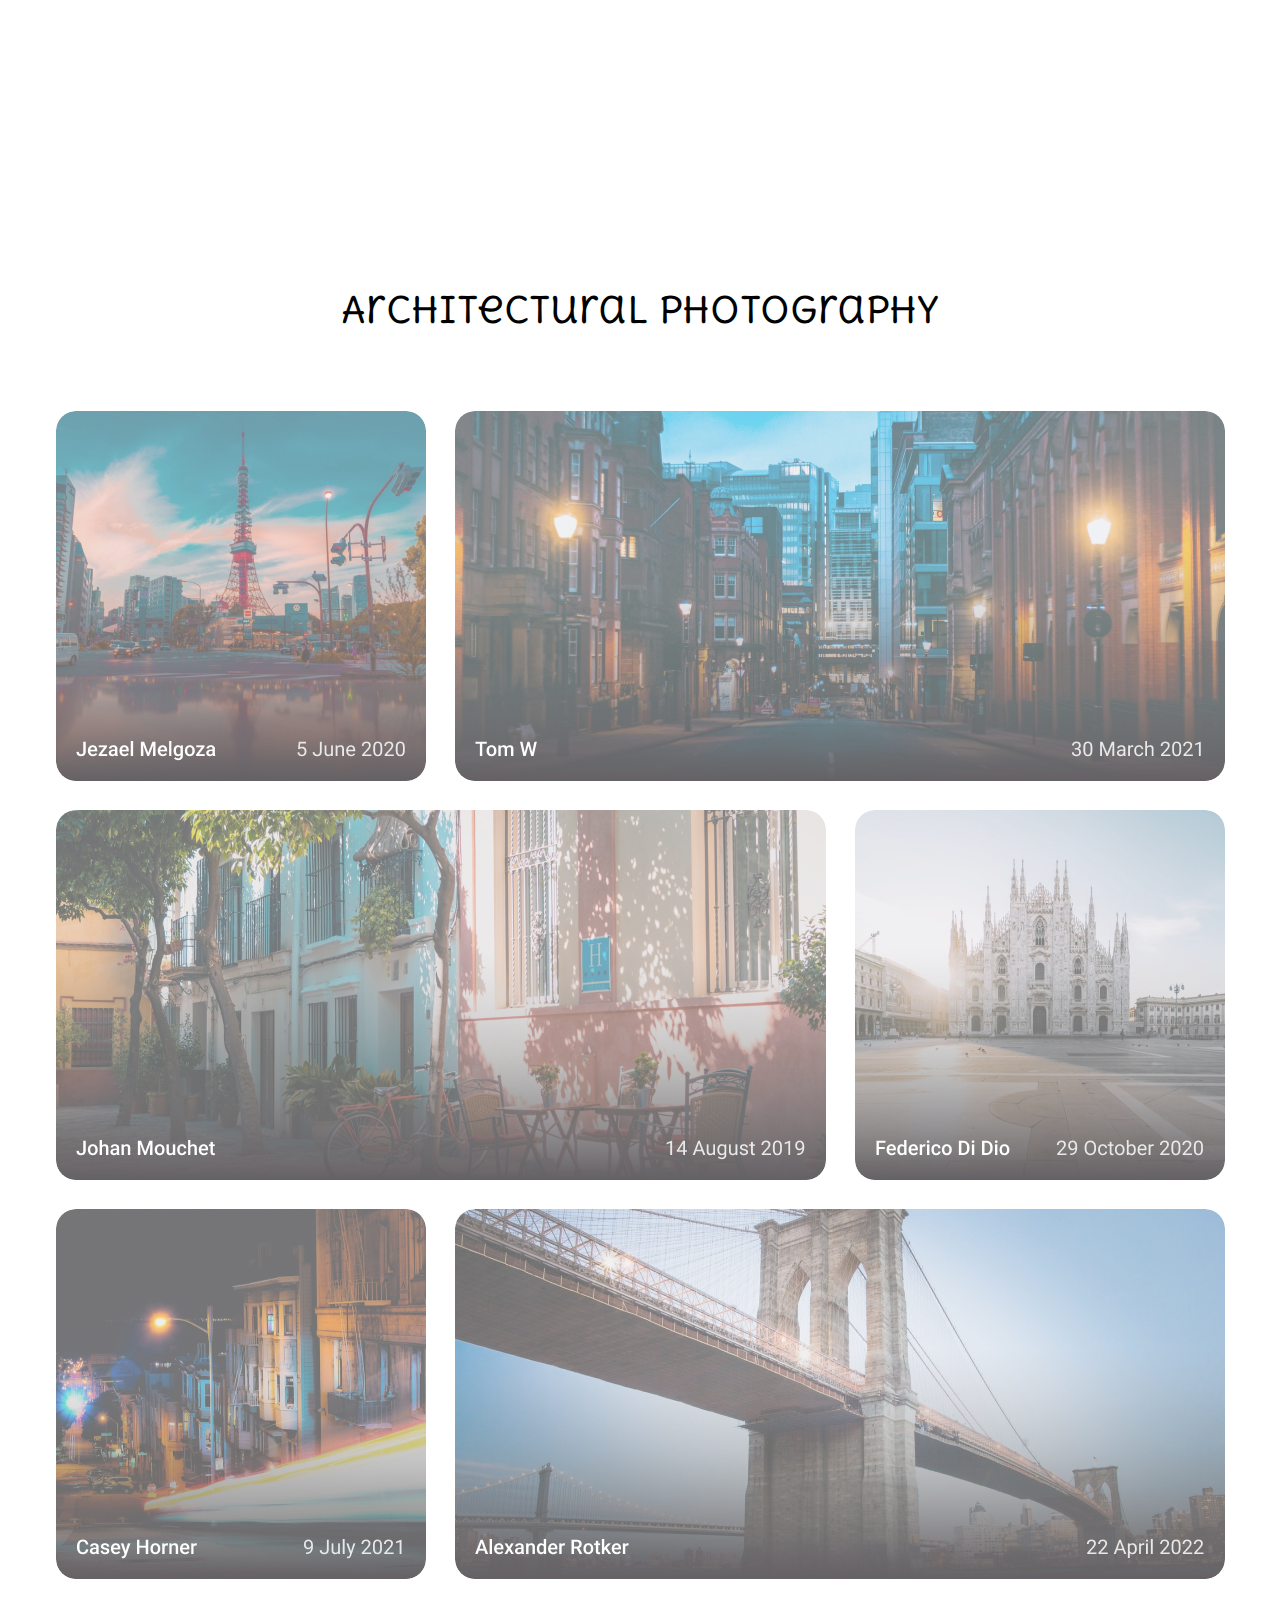
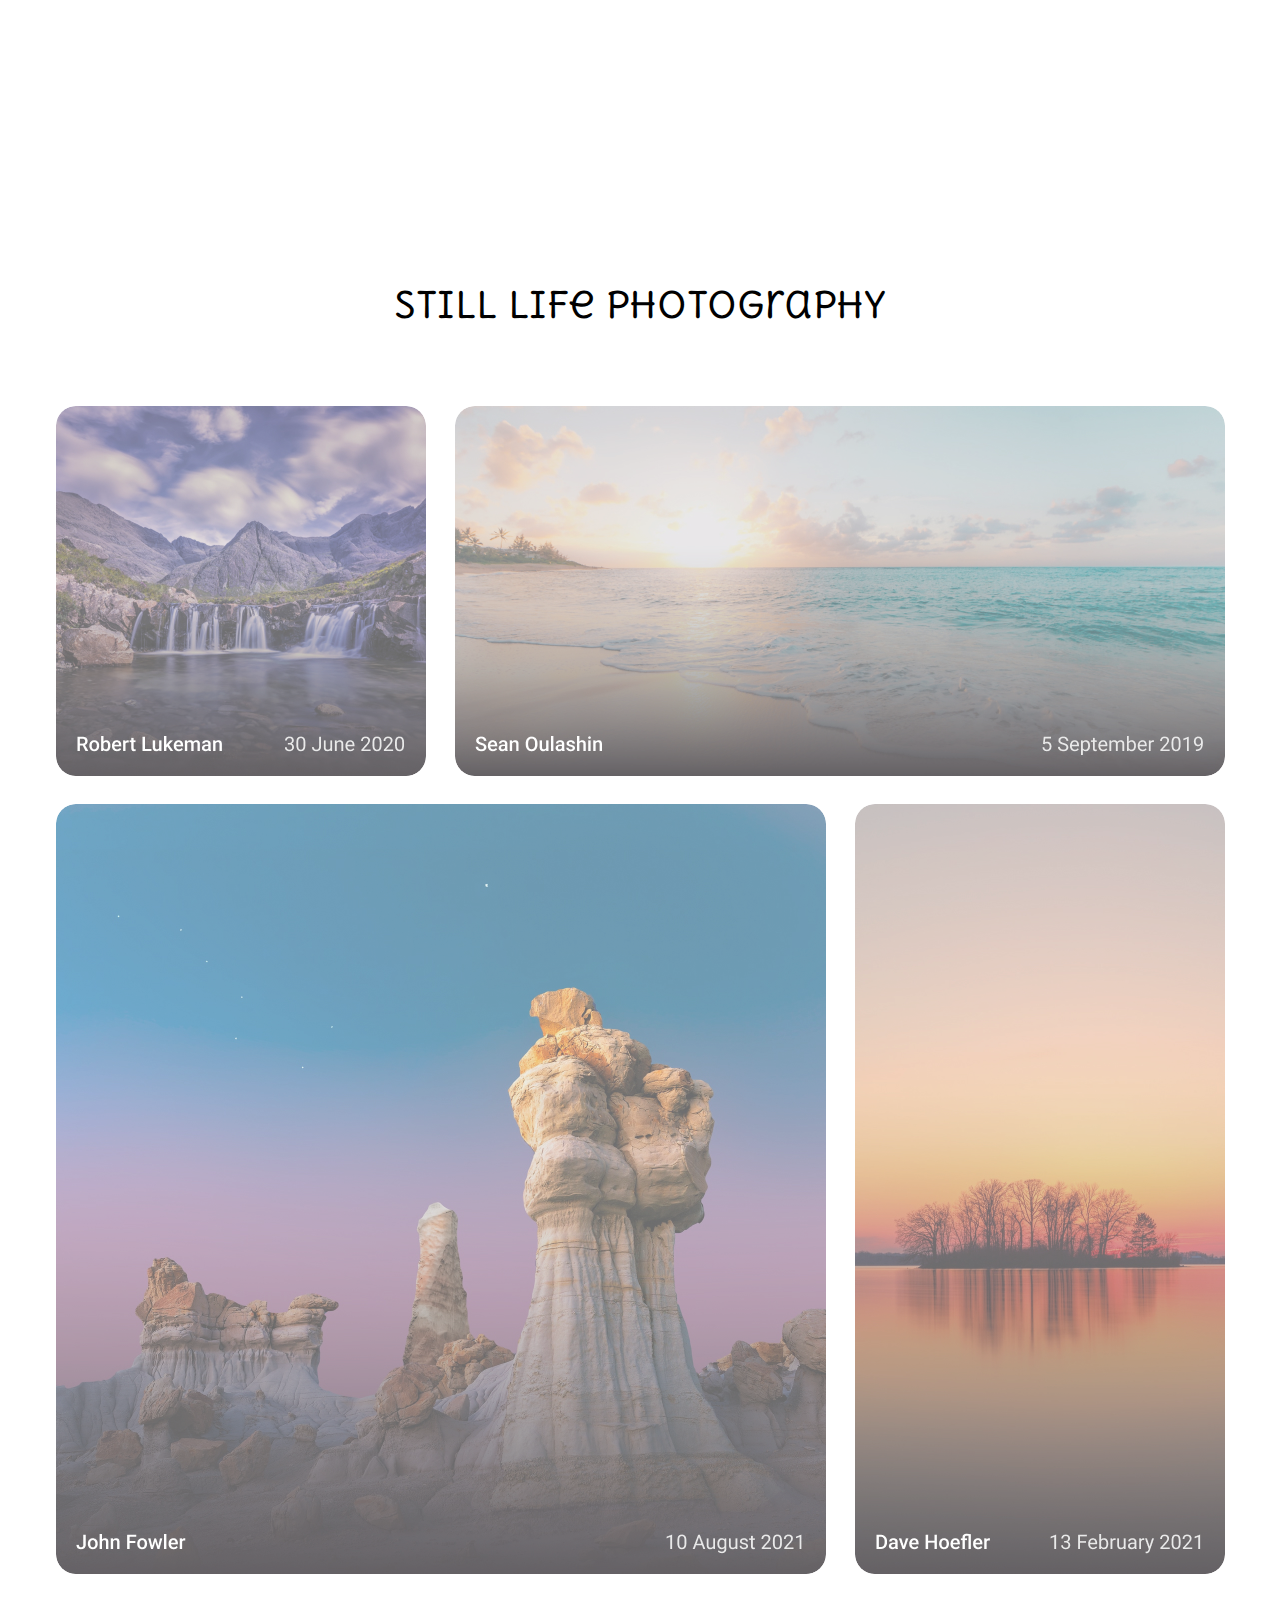
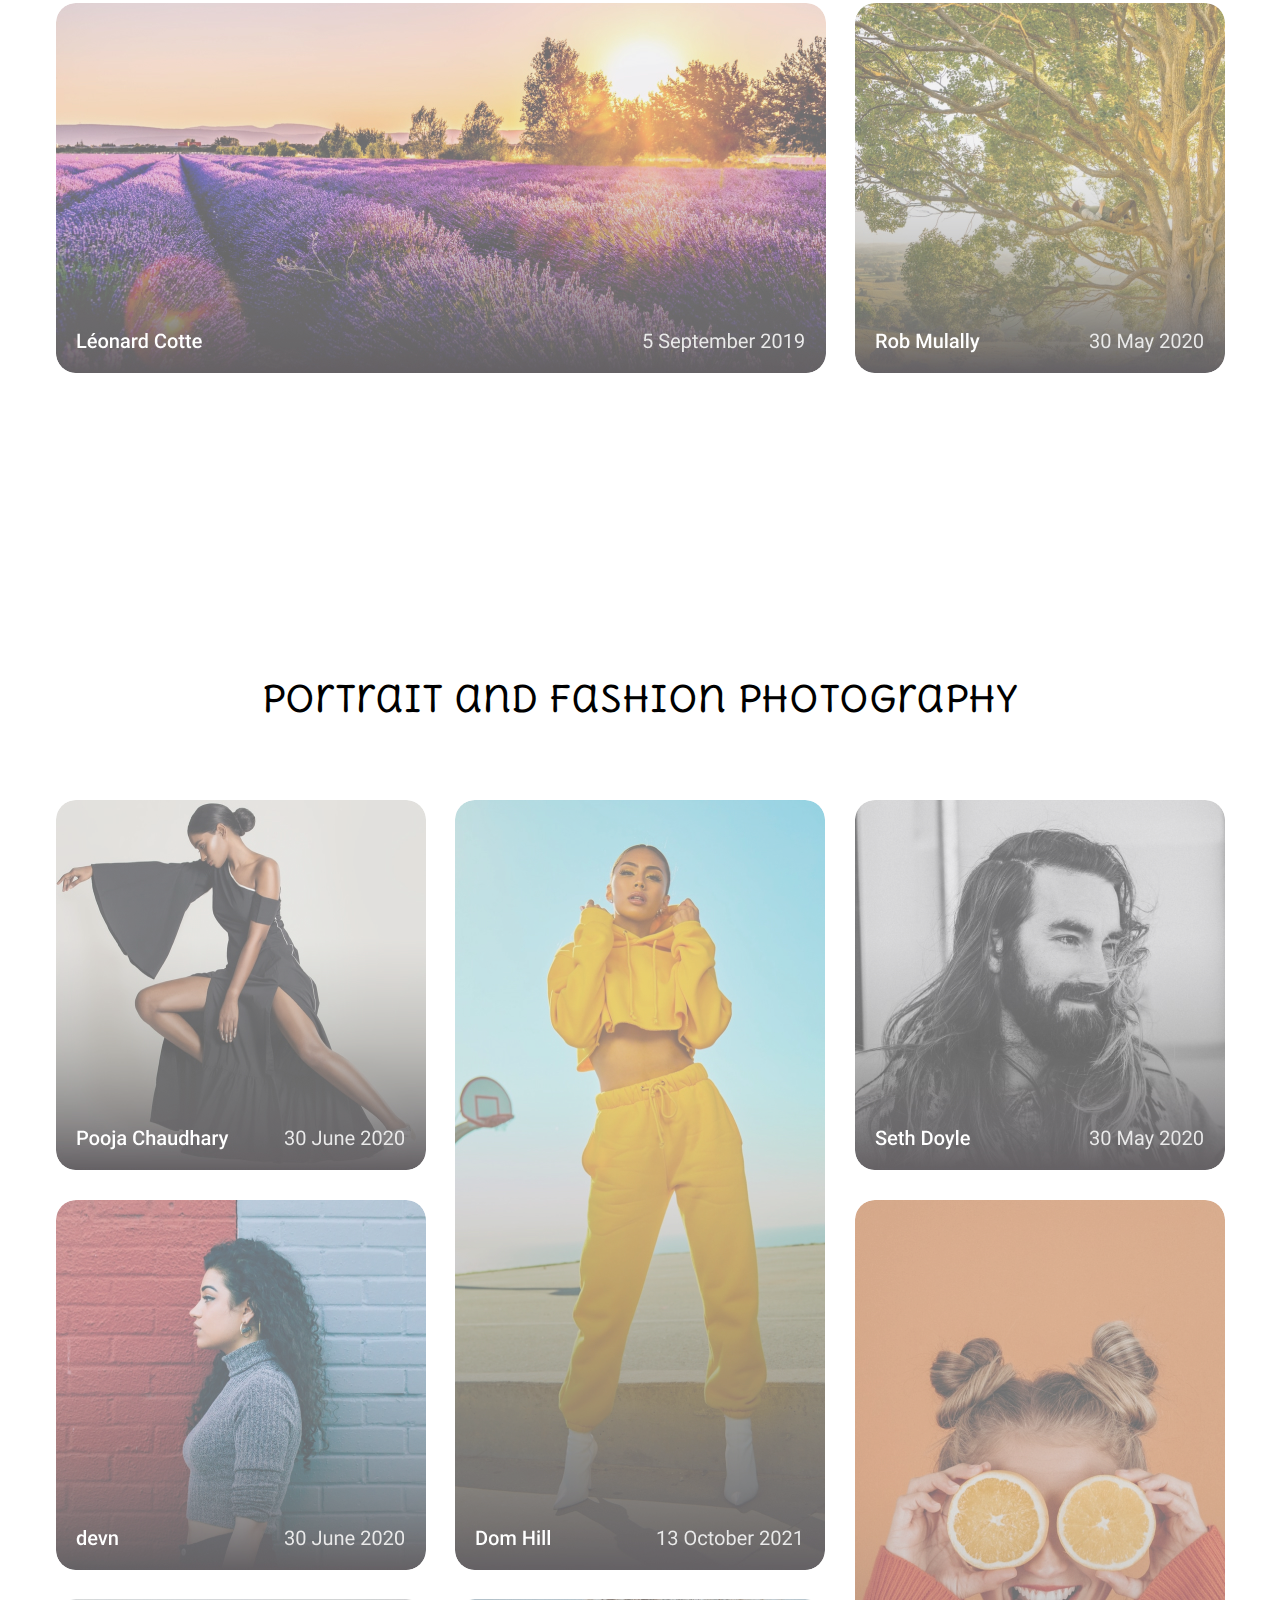
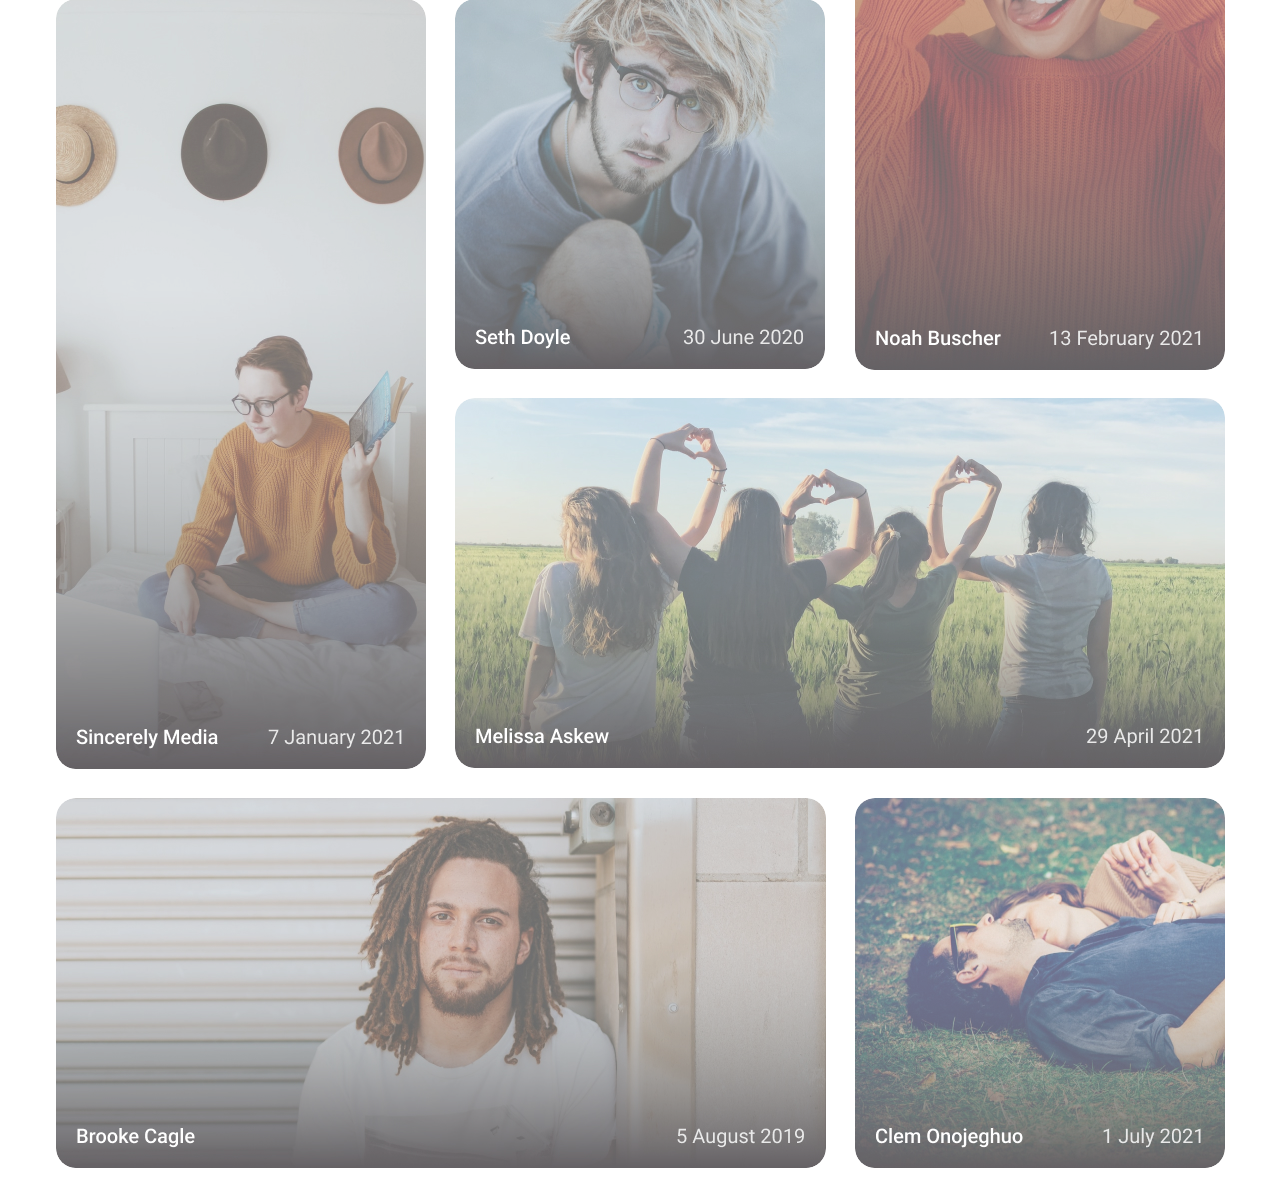
==== home-work-15/index.html @ d6e725be "add home worc 14-15" ====
<!DOCTYPE html>
<html lang="en">
  <head>
    <meta charset="UTF-8" />
    <meta http-equiv="X-UA-Compatible" content="IE=edge" />
    <meta name="viewport" content="width=device-width, initial-scale=1.0" />
    <title>Grid</title>
    <link rel="shortcut icon" href="favicon.ico" type="image/x-icon" />
    <!-- normalize -->
    <link
      rel="stylesheet"
      href="https://necolas.github.io/normalize.css/8.0.1/normalize.css"
    />
    <!-- stile -->
    <link rel="stylesheet" href="./stile/index.css" />
    <link rel="stylesheet" href="../boton/boton.css" />
  </head>
  <body>
    <div class="app">
      <section class="architectural section">
        <h2 class="architectural__title title">Architectural Photography</h2>
        <div class="architectural__photo photo-bloc">
          <img src="./img/item-square.jpg" alt="photo" class="photo arc-1" /><img
            src="./img/item-landscape.jpg"
            alt="photo"
            class="photo arc-2"
          /><img src="./img/item-landscape (1).jpg" alt="photo" class="photo arc-3" /><img
            src="./img/item-square (1).jpg"
            alt="photo"
            class="photo arc-4"
          /><img src="./img/item-square (2).jpg" alt="photo" class="photo arc-5" /><img
            src="./img/item-landscape (2).jpg"
            alt="photo"
            class="photo arc-6"
          />
        </div>
      </section>
      <section class="still section">
        <h2 class="still__title title">Still Life Photography</h2>
        <div class="still__photo photo-bloc">
          <img src="./img/1-1.jpg" alt="photo" class="photo sti-1" /><img
            src="./img/1-2.jpg"
            alt="photo"
            class="photo sti-2"
          /><img src="./img/2-1.jpg" alt="photo" class="photo sti-3" /><img
            src="./img/2-2.jpg"
            alt="photo"
            class="photo sti-4"
          /><img src="./img/3-1.jpg" alt="photo" class="photo sti-5" /><img
            src="./img/3-2.jpg"
            alt="photo"
            class="photo sti-6"
          />
        </div>
      </section>
      <section class="portrait section">
        <h2 class="portrait__title title">Portrait and Fashion Photography</h2>
        <div class="portrait__photo photo-bloc">
          <img src="./img/3-1-1.jpg" alt="photo" class="photo por-1" /><img
            src="./img/3-1-2.jpg"
            alt="photo"
            class="photo por-2"
          /><img src="./img/3-1-3.jpg" alt="photo" class="photo por-3" /><img
            src="./img/3-2-1.jpg"
            alt="photo"
            class="photo por-4"
          /><img src="./img/3-2-3.jpg
          " alt="photo" class="photo por-5" /><img
            src="./img/3-3-1.jpg"
            alt="photo"
            class="photo por-6"
          /><img src="./img/3-3-2.jpg" alt="photo" class="photo por-7" /><img
            src="./img/3-4-2.jpg"
            alt="photo"
            class="photo por-8"
          /><img src="./img/3-5-1.jpg" alt="photo" class="photo por-9" /><img
            src="./img/3-5-2.jpg"
            alt="photo"
            class="photo por-10"
          />
        </div>
      </section>
    </div>
  </body>
</html>
---- home-work-15/stile/index.css ----
/* fonts */
@import url("https://fonts.googleapis.com/css2?family=Delius+Unicase&display=swap");
/* main */
* {
  box-sizing: border-box;
  margin: 0;
  padding: 0;
}
h2 {
  margin: 0;
  padding: 0;
}
/* catom */
.app {
  max-width: 75em;
  margin: 0 auto;
  background-color: white;
}
.section {
  padding: 1em;
  margin: 0 auto;
}
.title {
  font-family: "Delius Unicase";
  font-style: normal;
  font-weight: 400;
  font-size: 36px;
  line-height: 45px;
  text-align: center;
  margin-top: 7.5em;
}
.photo {
  border-radius: 20px;
  opacity: 0.7;
  transition: 1s;
}
.photo:hover{
  opacity: 1;
}
/* bloc-1 */
.photo-bloc {
  margin-top: 5em;
  display: grid;
  grid-gap: 1.8em;
}
.architectural__photo {
  grid-template-areas:
    "a b b"
    "c c d"
    "e f f";
}
.arc-1 {
  grid-area: a;
}
.arc-2 {
  grid-area: b;
}
.arc-3 {
  grid-area: c;
}
.arc-4 {
  grid-area: d;
}
.arc-5 {
  grid-area: e;
}
.arc-6 {
  grid-area: f;
}
/* bloc-2 */
.still__photo{
  grid-template-areas: 
  "a b b"
  "c c d"
  "c c d"
  "e e f";
}
.sti-1 {
  grid-area: a;
}
.sti-2 {
  grid-area: b;
}
.sti-3 {
  grid-area: c;
}
.sti-4 {
  grid-area: d;
}
.sti-5 {
  grid-area: e;
}
.sti-6 {
  grid-area: f;
}
/* bloc-3 */
.portrait__photo{
  grid-template-areas: 
  "a b c"
  "d b e"
  "f g e"
  "f h h"
  "i i j";
}
.por-1{
  grid-area: a;
}
.por-2{
  grid-area: b;
}
.por-3{
  grid-area: c;
}
.por-4{
  grid-area: d;
}
.por-5{
  grid-area: e;
}
.por-6{
  grid-area: f;
}
.por-7{
  grid-area: g;
}
.por-8{
  grid-area: h;
}
.por-9{
  grid-area: i;
}
.por-10{
  grid-area: j;
}
---- boton/boton.css ----
.original-bo {
  position: fixed;
  right: 70px;
  bottom: 70px;
  z-index: 9;
}
.bo-slak {
  height: 64px;
  width: 64px;
}
.bo-inc {
  height: 64px;
  width: 64px;
}
.bo-home {
  height: 64px;
  width: 64px;
  margin-left: 20px;
}
.original-bo:hover {
  transform: rotate(0.5turn);
  transition: all 0.6s cubic-bezier(0.32, 0.69, 0.56, 0.1) 0.35s;
}
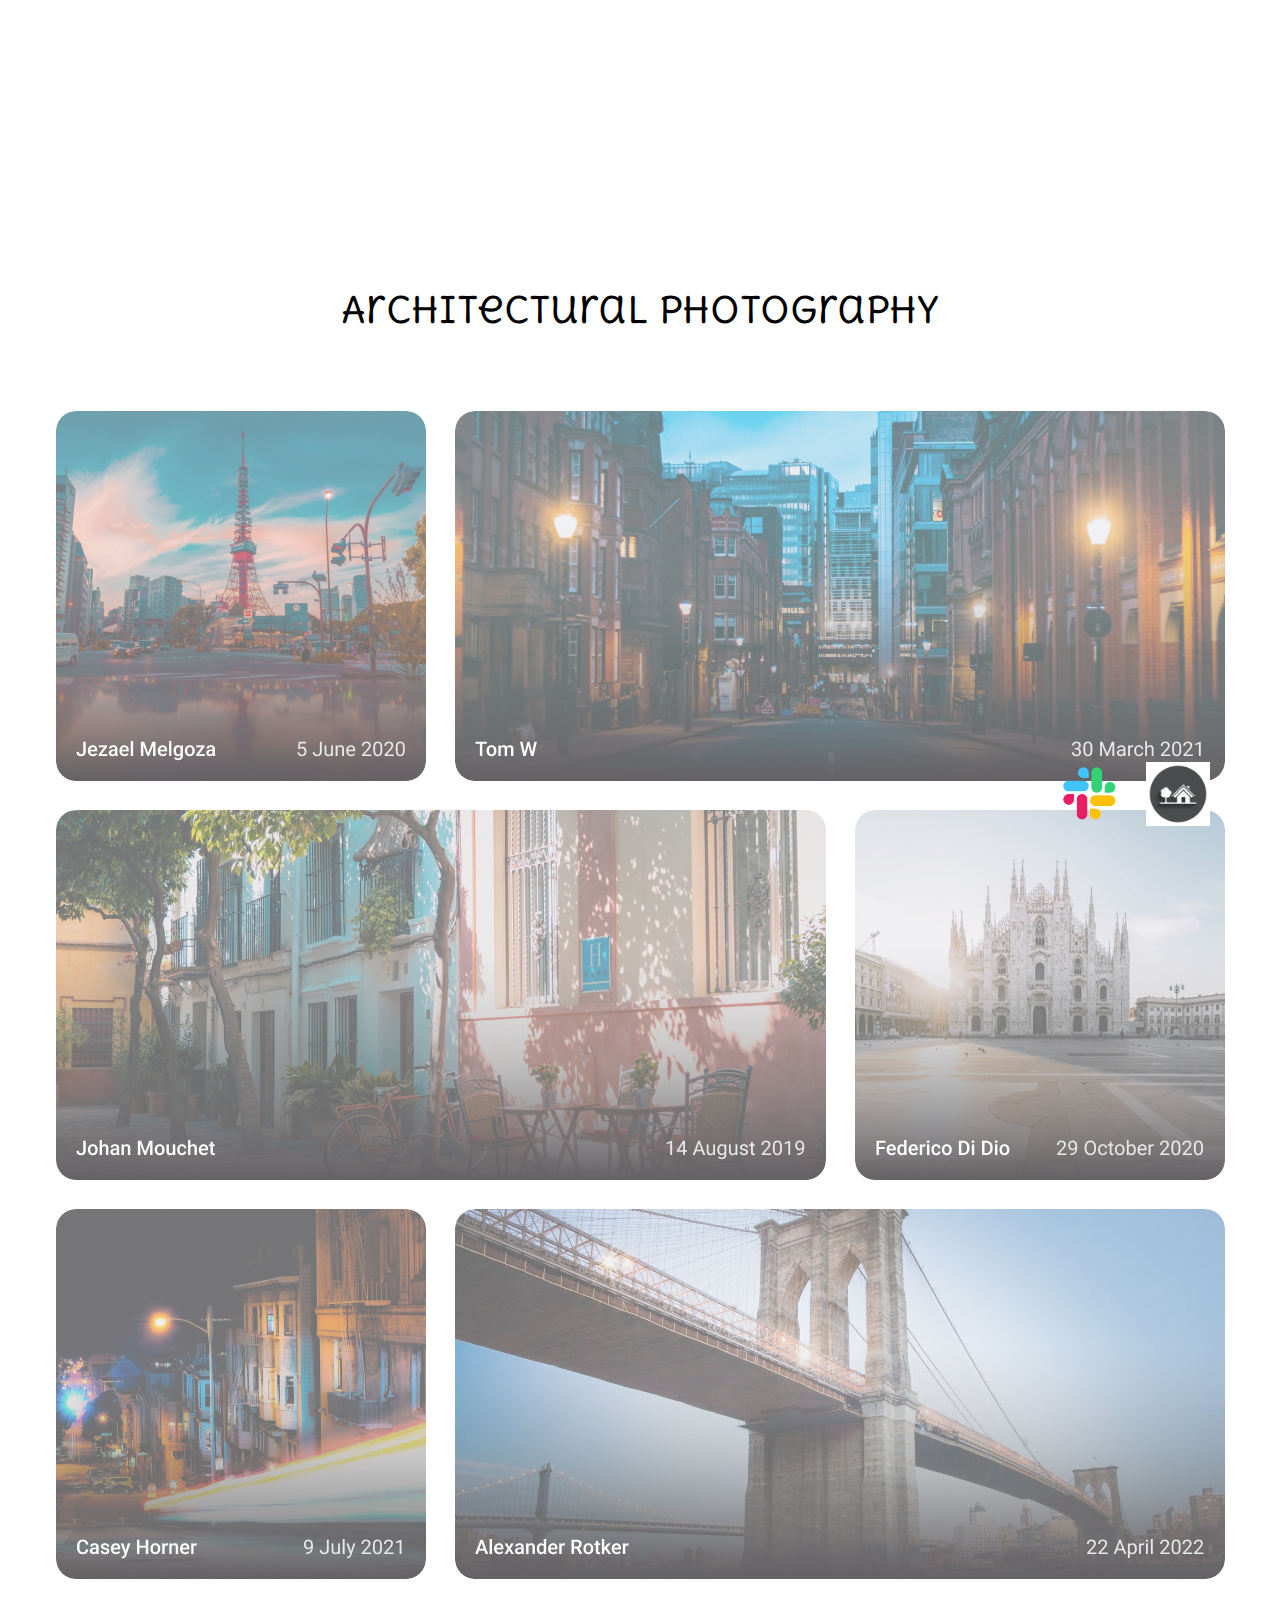
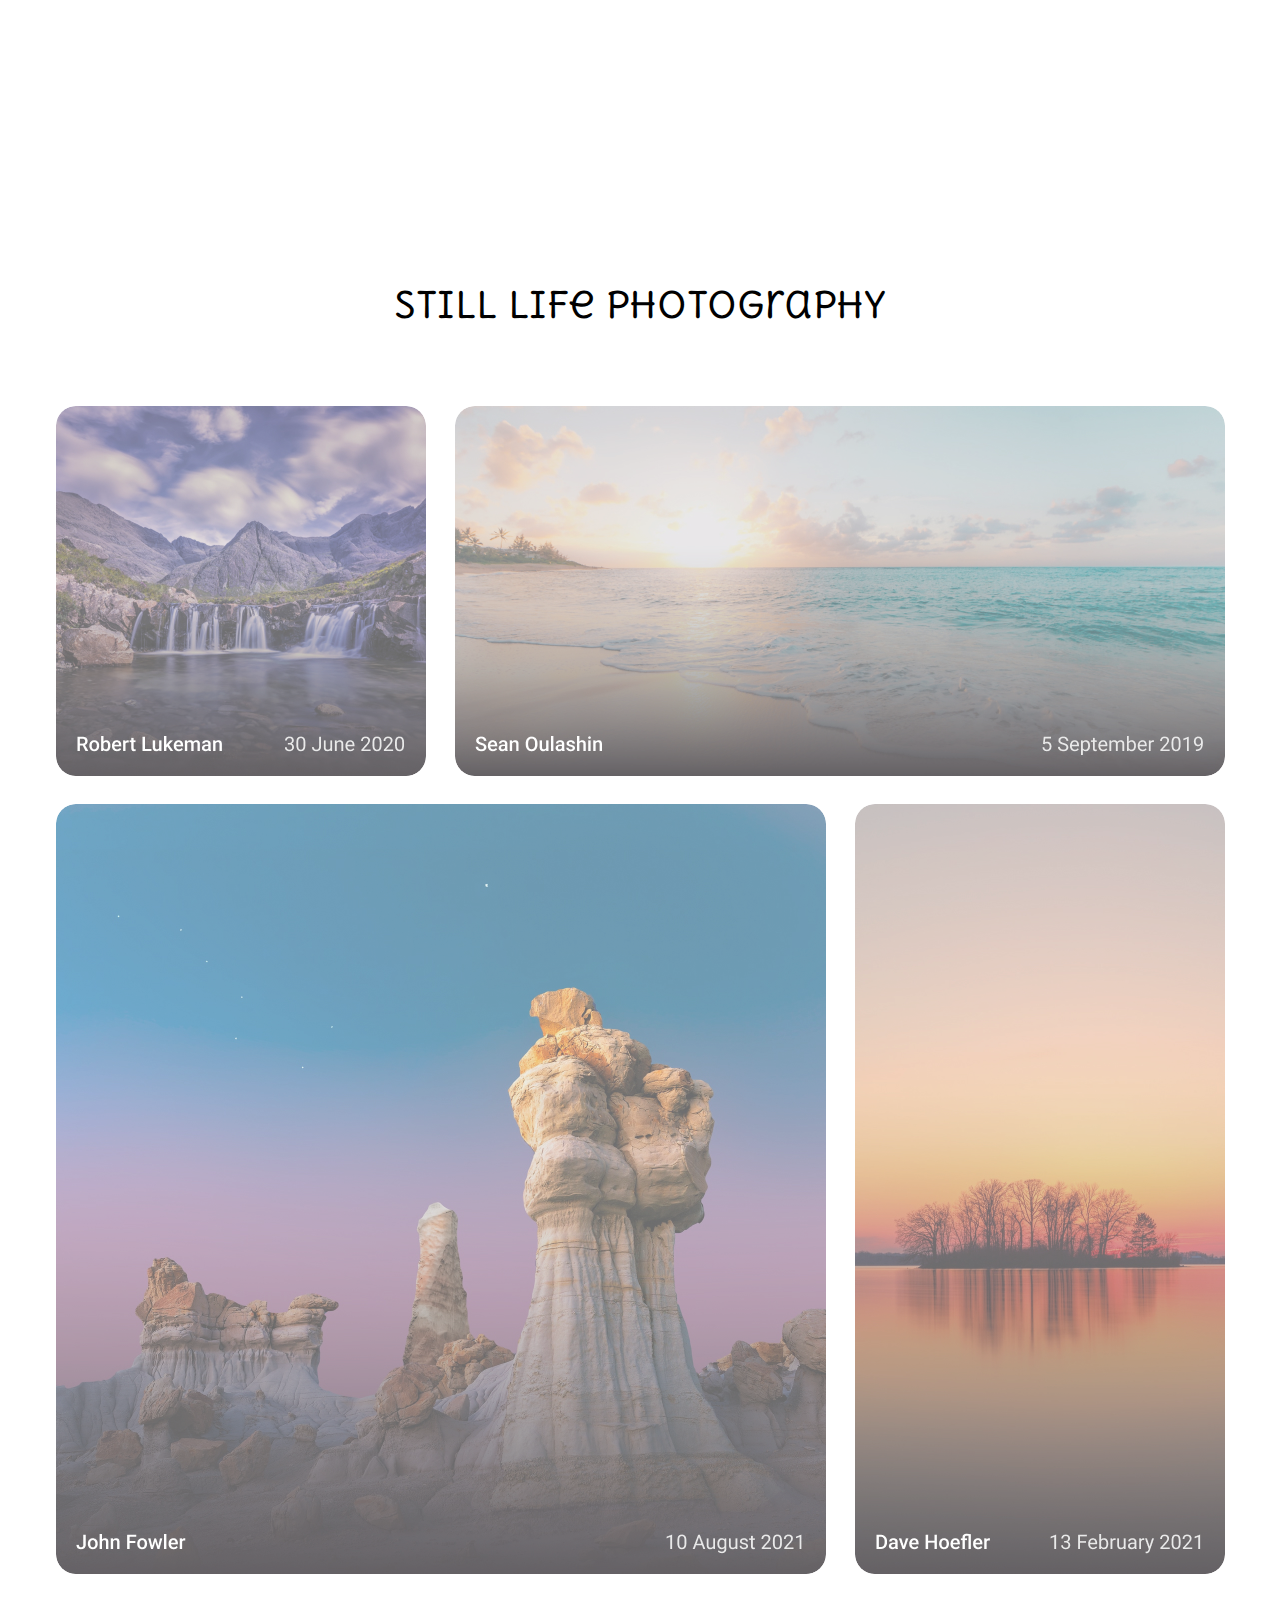
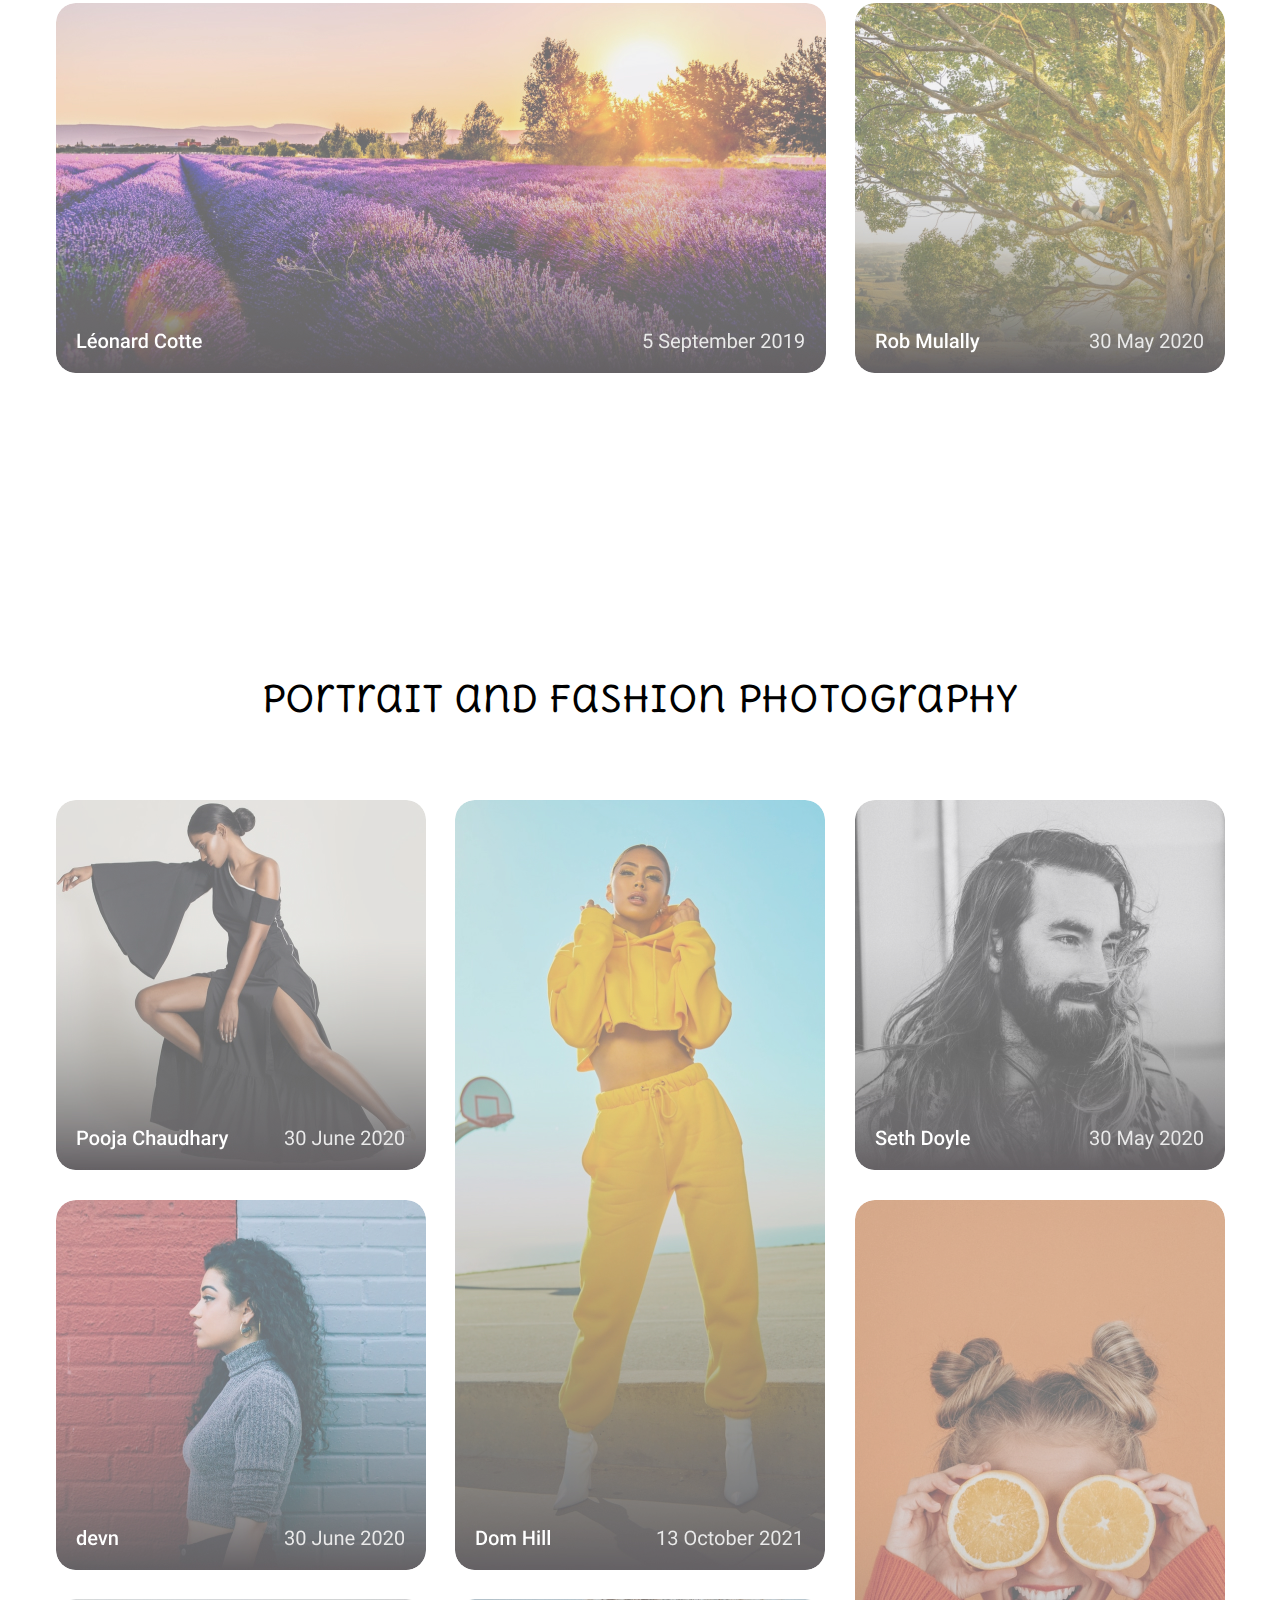
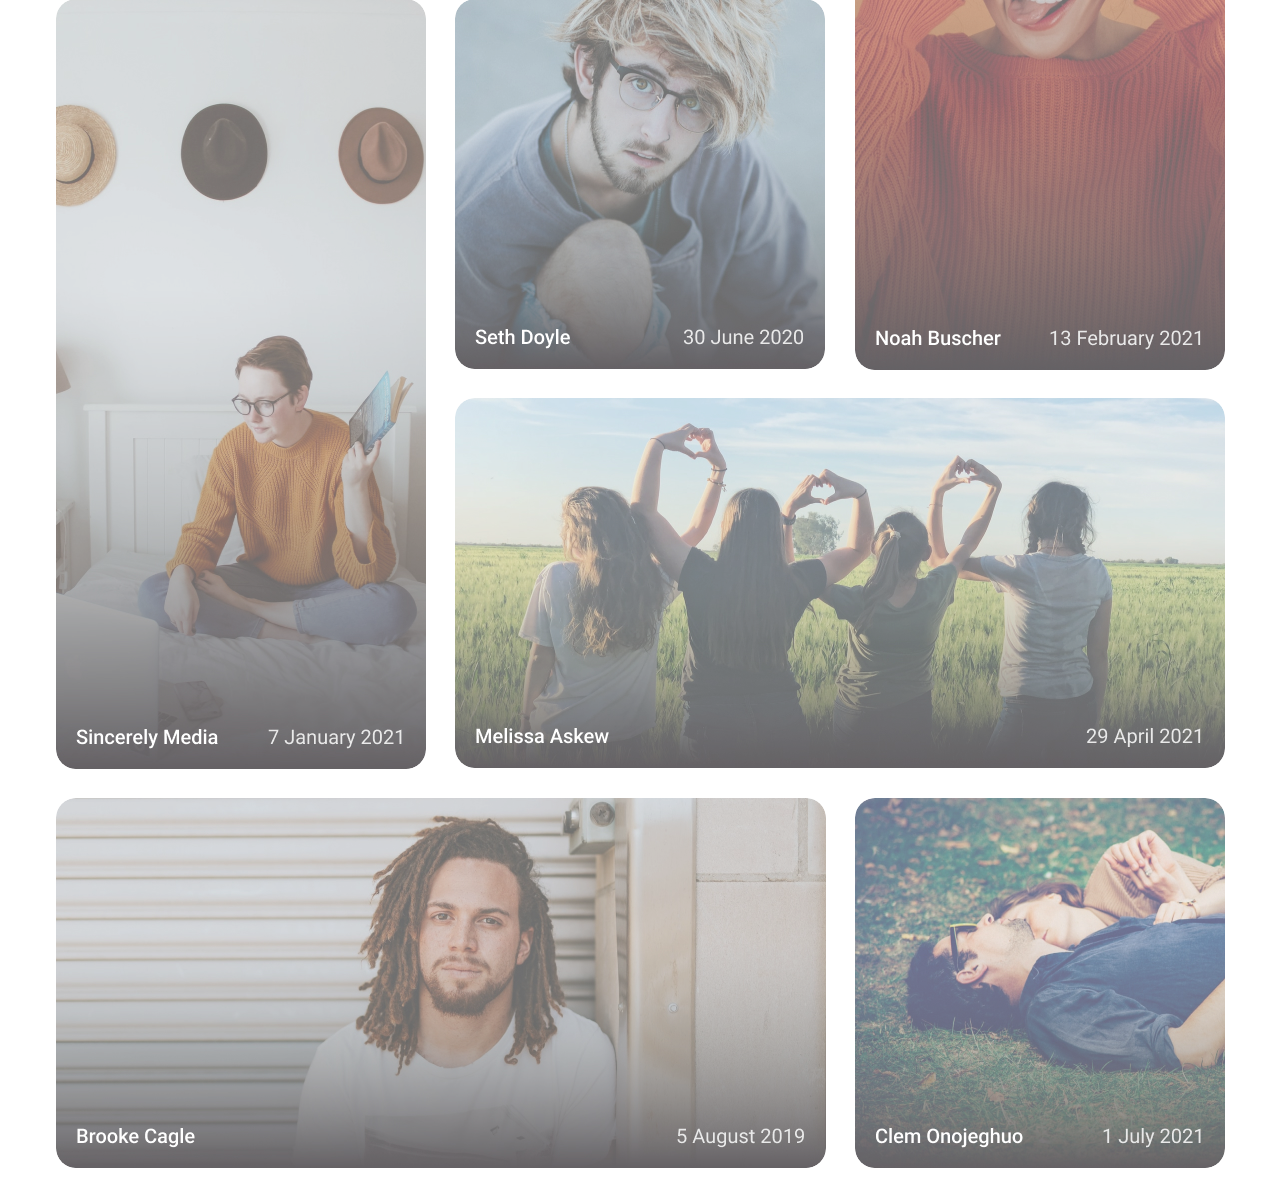
==== commit c42de9bc: "add animation" ====
--- a/home-work-15/index.html
+++ b/home-work-15/index.html
@@ -80,6 +80,11 @@
           />
         </div>
       </section>
+      <div class="original-bo">
+        <a href="#" class="bo-slak"><img class="bo-inc" src="../img/slack-new.png" alt="slack"></a>
+        <a href="../index.html" class="bo-home"><img class="bo-inc" src="../img/hom.jpg" alt="home"></a>
+      </div>
+        
     </div>
   </body>
 </html>
--- a/boton/boton.css
+++ b/boton/boton.css
@@ -18,6 +18,5 @@
   margin-left: 20px;
 }
 .original-bo:hover {
-  transform: rotate(0.5turn);
-  transition: all 0.6s cubic-bezier(0.32, 0.69, 0.56, 0.1) 0.35s;
+  box-shadow: 0 0 24px gold;
 }
